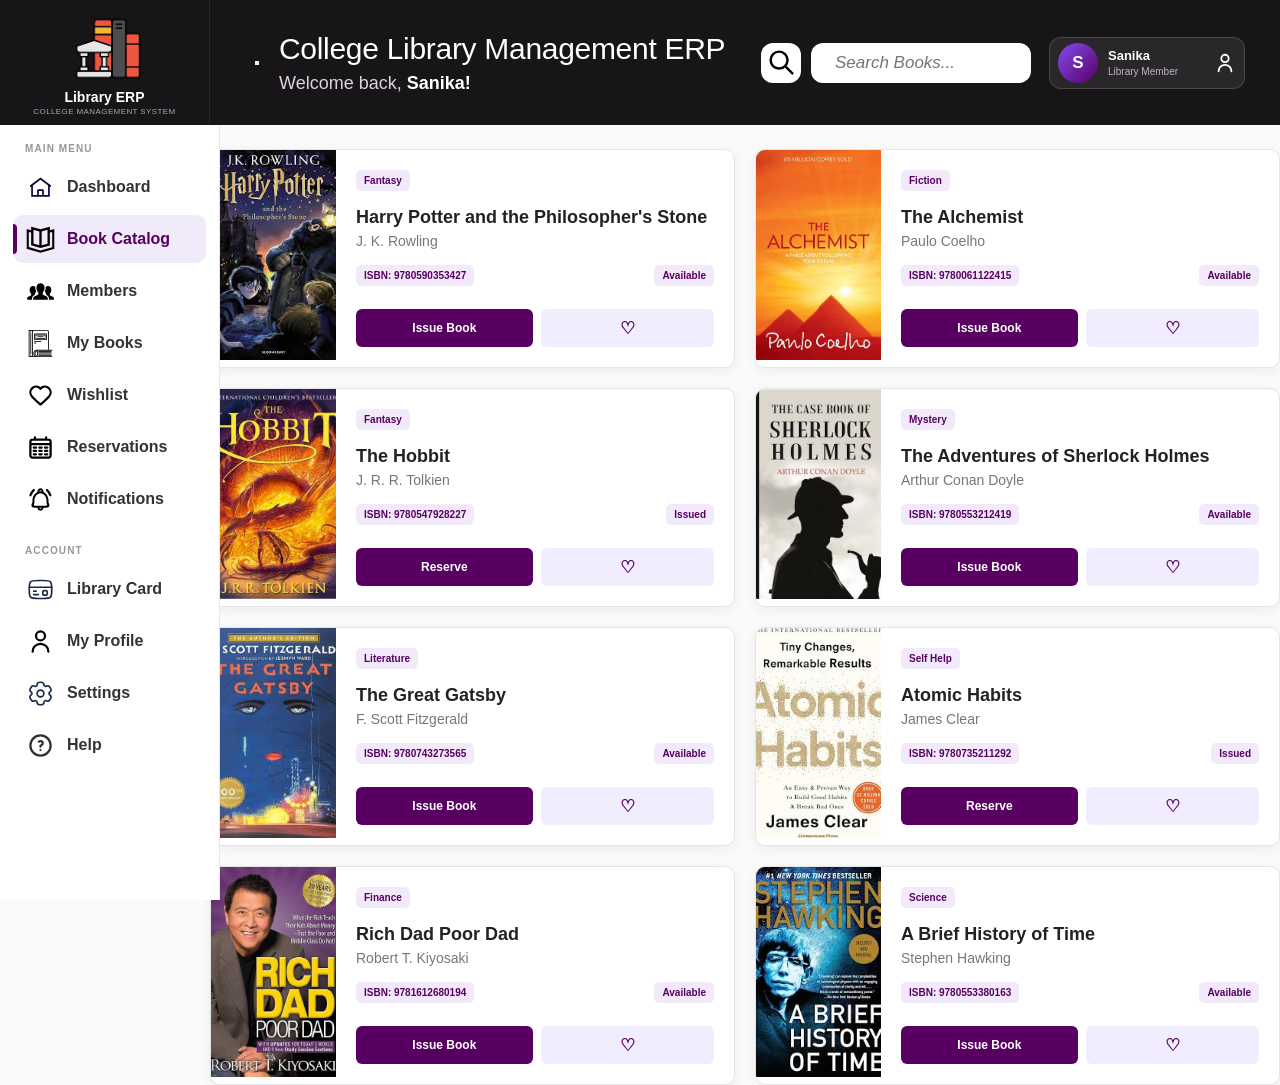
==== pages/book-catalog.html @ f3a1f550 "Initial commit - College Library Management ERP" ====
<!DOCTYPE html>
<html lang="en">
<head>
    <meta charset="UTF-8">
    <meta name="viewport" content="width=device-width, initial-scale=1.0">
    <title>Book Catalog - Library ERP</title>
    <link rel="stylesheet" href="../css/common.css">
    <link rel="stylesheet" href="../css/catalog.css">
</head>
<body>
    <header class="site-header">
        <div class="header-logo">
            <img src="../logo.png" alt="College Library Logo">
            <div class="brand-info">
                <strong>Library ERP</strong>
                <span>College Management System</span>
            </div>
        </div>

        <div class="topbar">
            <button class="menu-btn" id="menuBtn" type="button">
                <span class="menu-line"></span>
                <span class="menu-line"></span>
                <span class="menu-line"></span>
            </button>

            <div class="welcome">
                <h1>College Library Management ERP</h1>
                <p>Welcome back, <strong>Sanika!</strong></p>
            </div>

            <div class="header-actions">
                <div class="search-area">
                    <button class="search-btn" id="searchBtn" type="button">
                        <img src="../icons/search.svg" alt="Search">
                    </button>
                    <input type="search" id="bookSearch" placeholder="Search Books..." aria-label="Search Books">
                </div>

                <div class="header-profile">
                    <div class="header-avatar">S</div>

                    <div class="header-user">
                        <strong>Sanika</strong>
                        <span>Library Member</span>
                    </div>

                    <a href="my-profile.html" class="header-profile-link">
                        <img src="../icons/user.svg" alt="My Profile">
                    </a>
                </div>
            </div>
        </div>
    </header>

    <aside class="sidebar" id="sidebar">
        <nav class="sidebar-nav">
            <div class="nav-section">
                <span class="nav-title">MAIN MENU</span>

                <a href="../index.html" class="nav-item">
                    <img src="../icons/home.svg" alt="Dashboard">
                    <span>Dashboard</span>
                </a>

                <a href="book-catalog.html" class="nav-item active">
                    <img src="../icons/catalog.svg" alt="Book Catalog">
                    <span>Book Catalog</span>
                </a>

                <a href="members.html" class="nav-item">
                    <img src="../icons/members.svg" alt="Members">
                    <span>Members</span>
                </a>

                <a href="my-books.html" class="nav-item">
                    <img src="../icons/books.svg" alt="My Books">
                    <span>My Books</span>
                </a>

                <a href="wishlist.html" class="nav-item">
                    <img src="../icons/heart.svg" alt="Wishlist">
                    <span>Wishlist</span>
                </a>

                <a href="reservations.html" class="nav-item">
                    <img src="../icons/calendar.svg" alt="Reservations">
                    <span>Reservations</span>
                </a>

                <a href="notifications.html" class="nav-item">
                    <img src="../icons/notifications.svg" alt="Notifications">
                    <span>Notifications</span>
                </a>
            </div>

            <div class="nav-section account-section">
                <span class="nav-title">ACCOUNT</span>

                <a href="library-card.html" class="nav-item">
                    <img src="../icons/card.svg" alt="Library Card">
                    <span>Library Card</span>
                </a>

                <a href="my-profile.html" class="nav-item">
                    <img src="../icons/user.svg" alt="My Profile">
                    <span>My Profile</span>
                </a>

                <a href="settings.html" class="nav-item">
                    <img src="../icons/settings.svg" alt="Settings">
                    <span>Settings</span>
                </a>

                <a href="help.html" class="nav-item">
                    <img src="../icons/help.svg" alt="Help">
                    <span>Help</span>
                </a>
            </div>
        </nav>
    </aside>

    <main class="main">
        <section class="catalog-page">
    <div class="catalog-heading">
        <div>
            <h2>Book Catalog</h2>
            <p>Explore books available in the college library.</p>
        </div>
        <span class="book-count">2,450 Books</span>
    </div>

    <div class="catalog-filters">
        <div class="catalog-search">
            <img src="../icons/search.svg" alt="Search">
            <input type="search" placeholder="Search by title, author or subject...">
        </div>

        <select>
            <option>All Categories</option>
            <option>Fiction</option>
            <option>Fantasy</option>
            <option>Mystery</option>
            <option>Literature</option>
            <option>Biography</option>
            <option>Self Help</option>
            <option>History</option>
            <option>Educational</option>
        </select>

        <select>
            <option>All Availability</option>
            <option>Available</option>
            <option>Issued</option>
            <option>Reserved</option>
        </select>
    </div>

    <div class="catalog-grid">
        <article class="book-card">
            <div class="book-cover">
                <img src="../images/harry-potter-book.jpg" alt="Harry Potter and the Philosopher's Stone">
            </div>
            <div class="book-info">
                <span class="book-category">Fantasy</span>
                <h3>Harry Potter and the Philosopher's Stone</h3>
                <p>J. K. Rowling</p>
                <div class="book-meta">
                    <span>ISBN: 9780590353427</span>
                    <span class="available-status">Available</span>
                </div>
                <div class="book-actions">
                    <button type="button">Issue Book</button>
                    <button type="button" class="secondary-btn">♡</button>
                </div>
            </div>
        </article>

        <article class="book-card">
            <div class="book-cover">
                <img src="../images/alchemist.jpg" alt="The Alchemist">
            </div>
            <div class="book-info">
                <span class="book-category">Fiction</span>
                <h3>The Alchemist</h3>
                <p>Paulo Coelho</p>
                <div class="book-meta">
                    <span>ISBN: 9780061122415</span>
                    <span class="available-status">Available</span>
                </div>
                <div class="book-actions">
                    <button type="button">Issue Book</button>
                    <button type="button" class="secondary-btn">♡</button>
                </div>
            </div>
        </article>

        <article class="book-card">
            <div class="book-cover">
                <img src="../images/hobbit.jpg" alt="The Hobbit">
            </div>
            <div class="book-info">
                <span class="book-category">Fantasy</span>
                <h3>The Hobbit</h3>
                <p>J. R. R. Tolkien</p>
                <div class="book-meta">
                    <span>ISBN: 9780547928227</span>
                    <span class="issued-status">Issued</span>
                </div>
                <div class="book-actions">
                    <button type="button" class="reserve-btn">Reserve</button>
                    <button type="button" class="secondary-btn">♡</button>
                </div>
            </div>
        </article>

        <article class="book-card">
            <div class="book-cover">
                <img src="../images/sherlock-holmes.jpg" alt="Sherlock Holmes">
            </div>
            <div class="book-info">
                <span class="book-category">Mystery</span>
                <h3>The Adventures of Sherlock Holmes</h3>
                <p>Arthur Conan Doyle</p>
                <div class="book-meta">
                    <span>ISBN: 9780553212419</span>
                    <span class="available-status">Available</span>
                </div>
                <div class="book-actions">
                    <button type="button">Issue Book</button>
                    <button type="button" class="secondary-btn">♡</button>
                </div>
            </div>
        </article>

        <article class="book-card">
            <div class="book-cover">
                <img src="../images/great-gatsby.jpg" alt="The Great Gatsby">
            </div>
            <div class="book-info">
                <span class="book-category">Literature</span>
                <h3>The Great Gatsby</h3>
                <p>F. Scott Fitzgerald</p>
                <div class="book-meta">
                    <span>ISBN: 9780743273565</span>
                    <span class="available-status">Available</span>
                </div>
                <div class="book-actions">
                    <button type="button">Issue Book</button>
                    <button type="button" class="secondary-btn">♡</button>
                </div>
            </div>
        </article>

        <article class="book-card">
            <div class="book-cover">
                <img src="../images/atomic-habits.jpg" alt="Atomic Habits">
            </div>
            <div class="book-info">
                <span class="book-category">Self Help</span>
                <h3>Atomic Habits</h3>
                <p>James Clear</p>
                <div class="book-meta">
                    <span>ISBN: 9780735211292</span>
                    <span class="issued-status">Issued</span>
                </div>
                <div class="book-actions">
                    <button type="button" class="reserve-btn">Reserve</button>
                    <button type="button" class="secondary-btn">♡</button>
                </div>
            </div>
        </article>

        <article class="book-card">
            <div class="book-cover">
                <img src="../images/rich-dad-poor-dad.jpg" alt="Rich Dad Poor Dad">
            </div>
            <div class="book-info">
                <span class="book-category">Finance</span>
                <h3>Rich Dad Poor Dad</h3>
                <p>Robert T. Kiyosaki</p>
                <div class="book-meta">
                    <span>ISBN: 9781612680194</span>
                    <span class="available-status">Available</span>
                </div>
                <div class="book-actions">
                    <button type="button">Issue Book</button>
                    <button type="button" class="secondary-btn">♡</button>
                </div>
            </div>
        </article>

        <article class="book-card">
            <div class="book-cover">
                <img src="../images/brief-history-time.jpg" alt="A Brief History of Time">
            </div>
            <div class="book-info">
                <span class="book-category">Science</span>
                <h3>A Brief History of Time</h3>
                <p>Stephen Hawking</p>
                <div class="book-meta">
                    <span>ISBN: 9780553380163</span>
                    <span class="available-status">Available</span>
                </div>
                <div class="book-actions">
                    <button type="button">Issue Book</button>
                    <button type="button" class="secondary-btn">♡</button>
                </div>
            </div>
        </article>
    </div>
</section>
    </main>

    <script src="../script.js"></script>
</body>
</html>
---- css/common.css ----
* {
    box-sizing: border-box;
    margin: 0;
    padding: 0;
}

:root {
    --black: #171518;
    --text: #111111;
    --purple: #570061;
    --violet: #854cf1;
    --pink: #c15bdb;
    --blue-purple: #1c0db5;
    --light: #f4f1f7;
    --white: #ffffff;
    --border: #e9e6eb;
    --muted: #85808a;
}

body {
    min-height: 100vh;
    background: #fafafa;
    color: var(--text);
    font-family: Arial, Helvetica, sans-serif;
}

.site-header {
    position: fixed;
    top: 0;
    left: 0;
    right: 0;
    height: 125px;
    display: grid;
    grid-template-columns: 210px 1fr;
    z-index: 2000;
}

.header-logo {
    height: 125px;
    display: flex;
    flex-direction: column;
    align-items: center;
    justify-content: center;
    padding: 5px 12px;
    background: var(--black);
    border-right: 1px solid #292929;
    overflow: hidden;
}

.header-logo img {
    width: 82px;
    height: 78px;
    object-fit: contain;
}

.header-logo .brand-info {
    display: flex;
    flex-direction: column;
    align-items: center;
    margin-top: 1px;
}

.header-logo .brand-info strong {
    color: var(--white);
    font-size: 14px;
    font-weight: 700;
}

.header-logo .brand-info span {
    margin-top: 2px;
    color: #aaa5ad;
    font-size: 8px;
    font-weight: 500;
    letter-spacing: 0.4px;
    text-transform: uppercase;
}

.topbar {
    height: 125px;
    display: flex;
    align-items: center;
    gap: 20px;
    padding: 18px 35px 18px 45px;
    background: var(--black);
    color: var(--white);
}

.welcome {
    flex-shrink: 0;
}

.welcome h1 {
    margin-bottom: 7px;
    font-size: 30px;
    font-weight: 400;
    letter-spacing: -0.3px;
}

.welcome p {
    color: #d9d5da;
    font-size: 18px;
}

.welcome p strong {
    color: var(--white);
}

.header-actions {
    margin-left: auto;
    display: flex;
    align-items: center;
    gap: 18px;
}

.search-area {
    display: flex;
    align-items: center;
    gap: 10px;
}

.search-btn {
    width: 40px;
    height: 40px;
    display: flex;
    align-items: center;
    justify-content: center;
    border: none;
    border-radius: 12px;
    background: var(--white);
    cursor: pointer;
    transition: transform 0.2s ease, box-shadow 0.2s ease;
}

.search-btn:hover {
    transform: translateY(-2px);
    box-shadow: 0 5px 15px rgba(0, 0, 0, 0.2);
}

.search-btn img {
    width: 29px;
    height: 29px;
    object-fit: contain;
}

.search-area input {
    width: 220px;
    height: 40px;
    padding: 0 24px;
    border: none;
    border-radius: 12px;
    outline: none;
    color: #444444;
    background: var(--white);
    font-size: 17px;
    font-style: italic;
}

.header-profile {
    height: 52px;
    display: flex;
    align-items: center;
    gap: 10px;
    padding: 7px 9px 7px 8px;
    border: 1px solid rgba(255, 255, 255, 0.15);
    border-radius: 12px;
    background: rgba(255, 255, 255, 0.08);
}

.header-avatar {
    width: 40px;
    height: 40px;
    display: flex;
    align-items: center;
    justify-content: center;
    flex-shrink: 0;
    border-radius: 50%;
    background: linear-gradient(135deg, var(--violet), var(--purple));
    color: var(--white);
    font-size: 17px;
    font-weight: 700;
}

.header-user {
    min-width: 95px;
    display: flex;
    flex-direction: column;
}

.header-user strong {
    color: var(--white);
    font-size: 13px;
    font-weight: 700;
}

.header-user span {
    margin-top: 3px;
    color: #bbb6be;
    font-size: 10px;
}

.header-profile-link {
    width: 20px;
    height: 20px;
    display: flex;
    align-items: center;
    justify-content: center;
    margin-left: 2px;
    border-radius: 8px;
}

.header-profile-link:hover {
    background: rgba(255, 255, 255, 0.12);
}

.header-profile-link img {
    width: 22px;
    height: 22px;
    filter: brightness(0) invert(1);
}

.sidebar {
    position: fixed;
    top: 125px;
    left: 0;
    width: 220px;
    height: calc(100vh - 125px);
    display: flex;
    flex-direction: column;
    background: var(--white);
    border-right: 1px solid var(--border);
    z-index: 1000;
}

.sidebar-nav {
    flex: 1;
    overflow-y: auto;
    padding: 18px 13px;
}

.nav-section {
    width: 100%;
}

.account-section {
    margin-top: 22px;
}

.nav-title {
    display: block;
    margin: 0 12px 9px;
    color: #99949d;
    font-size: 10px;
    font-weight: 700;
    letter-spacing: 1.1px;
}

.nav-item {
    position: relative;
    height: 48px;
    display: flex;
    align-items: center;
    gap: 13px;
    margin-bottom: 4px;
    padding: 0 14px;
    color: #343238;
    text-decoration: none;
    border-radius: 10px;
    font-size: 16px;
    font-weight: 600;
    transition: background 0.2s ease, color 0.2s ease, transform 0.2s ease;
}

.nav-item img {
    width: 27px;
    height: 27px;
    object-fit: contain;
    flex-shrink: 0;
}

.nav-item:hover {
    background: #f7f3fa;
    color: var(--purple);
    transform: translateX(2px);
}

.nav-item.active {
    background: #f0eafa;
    color: var(--purple);
    font-weight: 700;
}

.nav-item.active::before {
    content: "";
    position: absolute;
    left: 0;
    top: 9px;
    width: 4px;
    height: 30px;
    border-radius: 0 5px 5px 0;
    background: var(--purple);
}

.nav-item.active img {
    transform: scale(1.04);
}

.sidebar-profile {
    height: 76px;
    display: flex;
    align-items: center;
    gap: 10px;
    padding: 10px 14px;
    border-top: 1px solid var(--border);
    background: #fcfbfd;
}

.profile-avatar {
    width: 39px;
    height: 39px;
    display: flex;
    align-items: center;
    justify-content: center;
    flex-shrink: 0;
    border-radius: 50%;
    background: linear-gradient(135deg, var(--violet), var(--purple));
    color: var(--white);
    font-size: 16px;
    font-weight: 700;
}

.profile-info {
    min-width: 0;
    display: flex;
    flex-direction: column;
}

.profile-info strong {
    font-size: 13px;
}

.profile-info span {
    margin-top: 3px;
    color: var(--muted);
    font-size: 10px;
}

.profile-link {
    width: 30px;
    height: 30px;
    display: flex;
    align-items: center;
    justify-content: center;
    margin-left: auto;
    border-radius: 7px;
}

.profile-link:hover {
    background: var(--light);
}

.profile-link img {
    width: 22px;
    height: 22px;
}

.main {
    min-height: 100vh;
    margin-left: 210px;
}


.page-placeholder {
    min-height: 400px;
    margin-top: 161px;
    padding: 60px;
    display: flex;
    flex-direction: column;
    align-items: center;
    justify-content: center;
    text-align: center;
}

.page-placeholder h2 {
    margin-bottom: 10px;
    color: var(--purple);
    font-size: 32px;
    font-weight: 600;
}

.page-placeholder p {
    color: #777777;
    font-size: 18px;
}
.catalog-page {
---- css/catalog.css ----
padding: 175px 42px 55px 58px;
}

.catalog-header {
    display: flex;
    align-items: center;
    justify-content: space-between;
    margin-bottom: 24px;
}

.catalog-header h2 {
    margin-bottom: 6px;
    color: var(--text);
    font-size: 25px;
    font-weight: 600;
}

.catalog-header p {
    color: #777777;
    font-size: 14px;
}

.book-count {
    padding: 9px 16px;
    border-radius: 8px;
    background: #f2eafa;
    color: var(--purple);
    font-size: 14px;
    font-weight: 700;
}

.catalog-filters {
    display: flex;
    gap: 14px;
    margin-bottom: 27px;
}

.catalog-search {
    flex: 1;
    height: 48px;
    display: flex;
    align-items: center;
    gap: 10px;
    padding: 0 15px;
    border: 1px solid #dddddd;
    border-radius: 9px;
    background: var(--white);
}

.catalog-search img {
    width: 21px;
    height: 21px;
}

.catalog-search input {
    width: 100%;
    height: 100%;
    border: none;
    outline: none;
    font-family: inherit;
    font-size: 14px;
}

.catalog-filters select {
    width: 175px;
    height: 48px;
    padding: 0 13px;
    border: 1px solid #dddddd;
    border-radius: 9px;
    outline: none;
    background: var(--white);
    color: #444444;
    font-family: inherit;
    font-size: 14px;
}

.catalog-grid {
    display: grid;
    grid-template-columns: repeat(4, 1fr);
    gap: 22px;
}

.book-card {
    overflow: hidden;
    border: 1px solid var(--border);
    border-radius: 12px;
    background: var(--white);
    box-shadow: 0 3px 12px rgba(0, 0, 0, 0.06);
    transition: transform 0.25s ease, box-shadow 0.25s ease;
}

.book-card:hover {
    transform: translateY(-5px);
    box-shadow: 0 10px 24px rgba(0, 0, 0, 0.12);
}

.book-cover {
    width: 145px;
    min-width: 145px;
    height: 210px;
    overflow: hidden;
    background: #f1edff;
}

.book-cover img {
    width: 100%;
    height: 100%;
    object-fit: cover;
    display: block;
}

.book-cover span {
    position: absolute;
    top: 10px;
    right: 10px;
    padding: 6px 9px;
    border-radius: 6px;
    color: var(--white);
    font-size: 11px;
    font-weight: 700;
}

.available-status {
    background: #16834a;
}

.issued-status {
    background: #d27816;
}

.book-info {
    padding: 16px;
}

.book-info h3 {
    margin-bottom: 6px;
    color: #222222;
    font-size: 17px;
    font-weight: 700;
}

.book-info p {
    margin-bottom: 8px;
    color: #666666;
    font-size: 13px;
}

.book-info span {
    display: inline-block;
    margin-bottom: 8px;
    padding: 5px 8px;
    border-radius: 5px;
    background: #f2eafa;
    color: var(--purple);
    font-size: 10px;
    font-weight: 700;
}

.book-info small {
    display: block;
    margin-bottom: 14px;
    color: #888888;
    font-size: 10px;
}

.book-info button {
    width: 100%;
    height: 38px;
    border: none;
    border-radius: 7px;
    background: var(--blue-purple);
    color: var(--white);
    font-family: inherit;
    font-size: 13px;
    font-weight: 600;
    cursor: pointer;
    transition: background 0.2s ease, transform 0.2s ease;
}

.book-info button:hover {
    background: var(--purple);
    transform: translateY(-1px);
}

.catalog-pagination {
    display: flex;
    justify-content: center;
    gap: 7px;
    margin-top: 30px;
}

.catalog-pagination button {
    min-width: 38px;
    height: 38px;
    padding: 0 12px;
    border: 1px solid #dddddd;
    border-radius: 7px;
    background: var(--white);
    color: #555555;
    font-family: inherit;
    font-weight: 600;
    cursor: pointer;
}

.catalog-pagination button:hover,
.catalog-pagination .page-active {
    border-color: var(--purple);
    background: var(--purple);
    color: var(--white);
}

    margin-top: 161px;
    padding: 35px 40px 50px;
}

.catalog-heading {
    display: flex;
    align-items: center;
    justify-content: space-between;
    margin-bottom: 25px;
}

.catalog-heading h2 {
    margin: 0 0 7px;
    font-size: 30px;
    color: #222222;
}

.catalog-heading p {
    margin: 0;
    color: #777777;
    font-size: 15px;
}

.book-count {
    background: #f1edff;
    color: var(--purple);
    padding: 10px 16px;
    border-radius: 8px;
    font-size: 14px;
    font-weight: 600;
}

.catalog-filters {
    display: flex;
    gap: 15px;
    margin-bottom: 25px;
}

.catalog-search {
    flex: 1;
    height: 46px;
    display: flex;
    align-items: center;
    gap: 10px;
    padding: 0 14px;
    border: 1px solid #dddddd;
    border-radius: 8px;
    background: #ffffff;
}

.catalog-search img {
    width: 18px;
    height: 18px;
}

.catalog-search input {
    width: 100%;
    border: 0;
    outline: 0;
    font-size: 14px;
}

.catalog-filters select {
    width: 190px;
    padding: 0 14px;
    border: 1px solid #dddddd;
    border-radius: 8px;
    background: #ffffff;
    color: #444444;
    outline: 0;
}

.catalog-grid {
    display: grid;
    grid-template-columns: repeat(2, 1fr);
    gap: 20px;
}

.book-card {
    display: flex;
    min-height: 210px;
    background: #ffffff;
    border: 1px solid #e5e5e5;
    border-radius: 10px;
    overflow: hidden;
    transition: transform 0.2s ease, box-shadow 0.2s ease;
}

.book-card:hover {
    transform: translateY(-3px);
    box-shadow: 0 8px 22px rgba(0, 0, 0, 0.08);
}

.book-cover {
    width: 125px;
    min-width: 125px;
    display: flex;
    align-items: center;
    justify-content: center;
    background: #f0ecff;
    color: var(--purple);
    font-size: 30px;
    font-weight: 700;
}

.book-info {
    flex: 1;
    padding: 20px;
}

.book-category {
    font-size: 12px;
    color: var(--purple);
    font-weight: 600;
}

.book-info h3 {
    margin: 8px 0 5px;
    font-size: 18px;
    color: #222222;
}

.book-info p {
    margin: 0 0 16px;
    color: #777777;
    font-size: 14px;
}

.book-meta {
    display: flex;
    align-items: center;
    justify-content: space-between;
    gap: 10px;
    font-size: 11px;
    color: #888888;
}

.available-status {
    color: #27864b;
    font-weight: 600;
}

.issued-status {
    color: #d16a20;
    font-weight: 600;
}

.book-actions {
    display: flex;
    gap: 8px;
    margin-top: 15px;
}

.book-actions button {
    padding: 8px 14px;
    border: 0;
    border-radius: 6px;
    background: var(--purple);
    color: #ffffff;
    font-size: 12px;
    font-weight: 600;
    cursor: pointer;
}

.book-actions .secondary-btn {
    padding: 8px 11px;
    background: #f1edff;
    color: var(--purple);
    font-size: 17px;
}
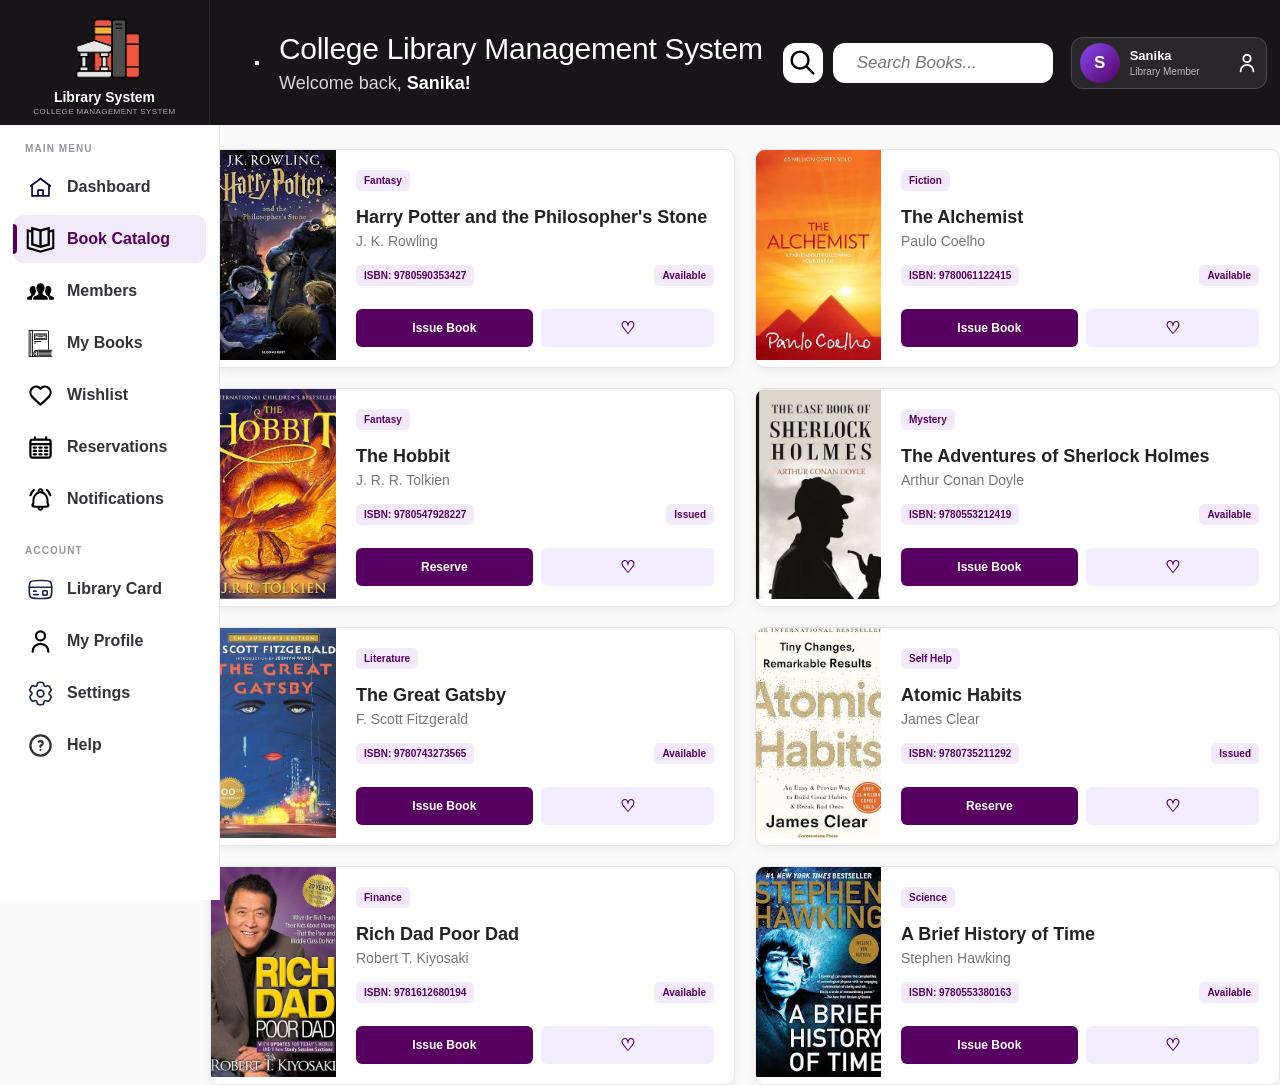
==== commit ed6be1fe: "Name Change" ====
--- a/pages/book-catalog.html
+++ b/pages/book-catalog.html
@@ -3,7 +3,7 @@
 <head>
     <meta charset="UTF-8">
     <meta name="viewport" content="width=device-width, initial-scale=1.0">
-    <title>Book Catalog - Library ERP</title>
+    <title>Book Catalog - Library System</title>
     <link rel="stylesheet" href="../css/common.css">
     <link rel="stylesheet" href="../css/catalog.css">
 </head>
@@ -12,7 +12,7 @@
         <div class="header-logo">
             <img src="../logo.png" alt="College Library Logo">
             <div class="brand-info">
-                <strong>Library ERP</strong>
+                <strong>Library System</strong>
                 <span>College Management System</span>
             </div>
         </div>
@@ -25,7 +25,7 @@
             </button>
 
             <div class="welcome">
-                <h1>College Library Management ERP</h1>
+                <h1>College Library Management System</h1>
                 <p>Welcome back, <strong>Sanika!</strong></p>
             </div>
 
--- a/css/common.css
+++ b/css/common.css
@@ -391,4 +391,3 @@
     color: #777777;
     font-size: 18px;
 }
-.catalog-page {
